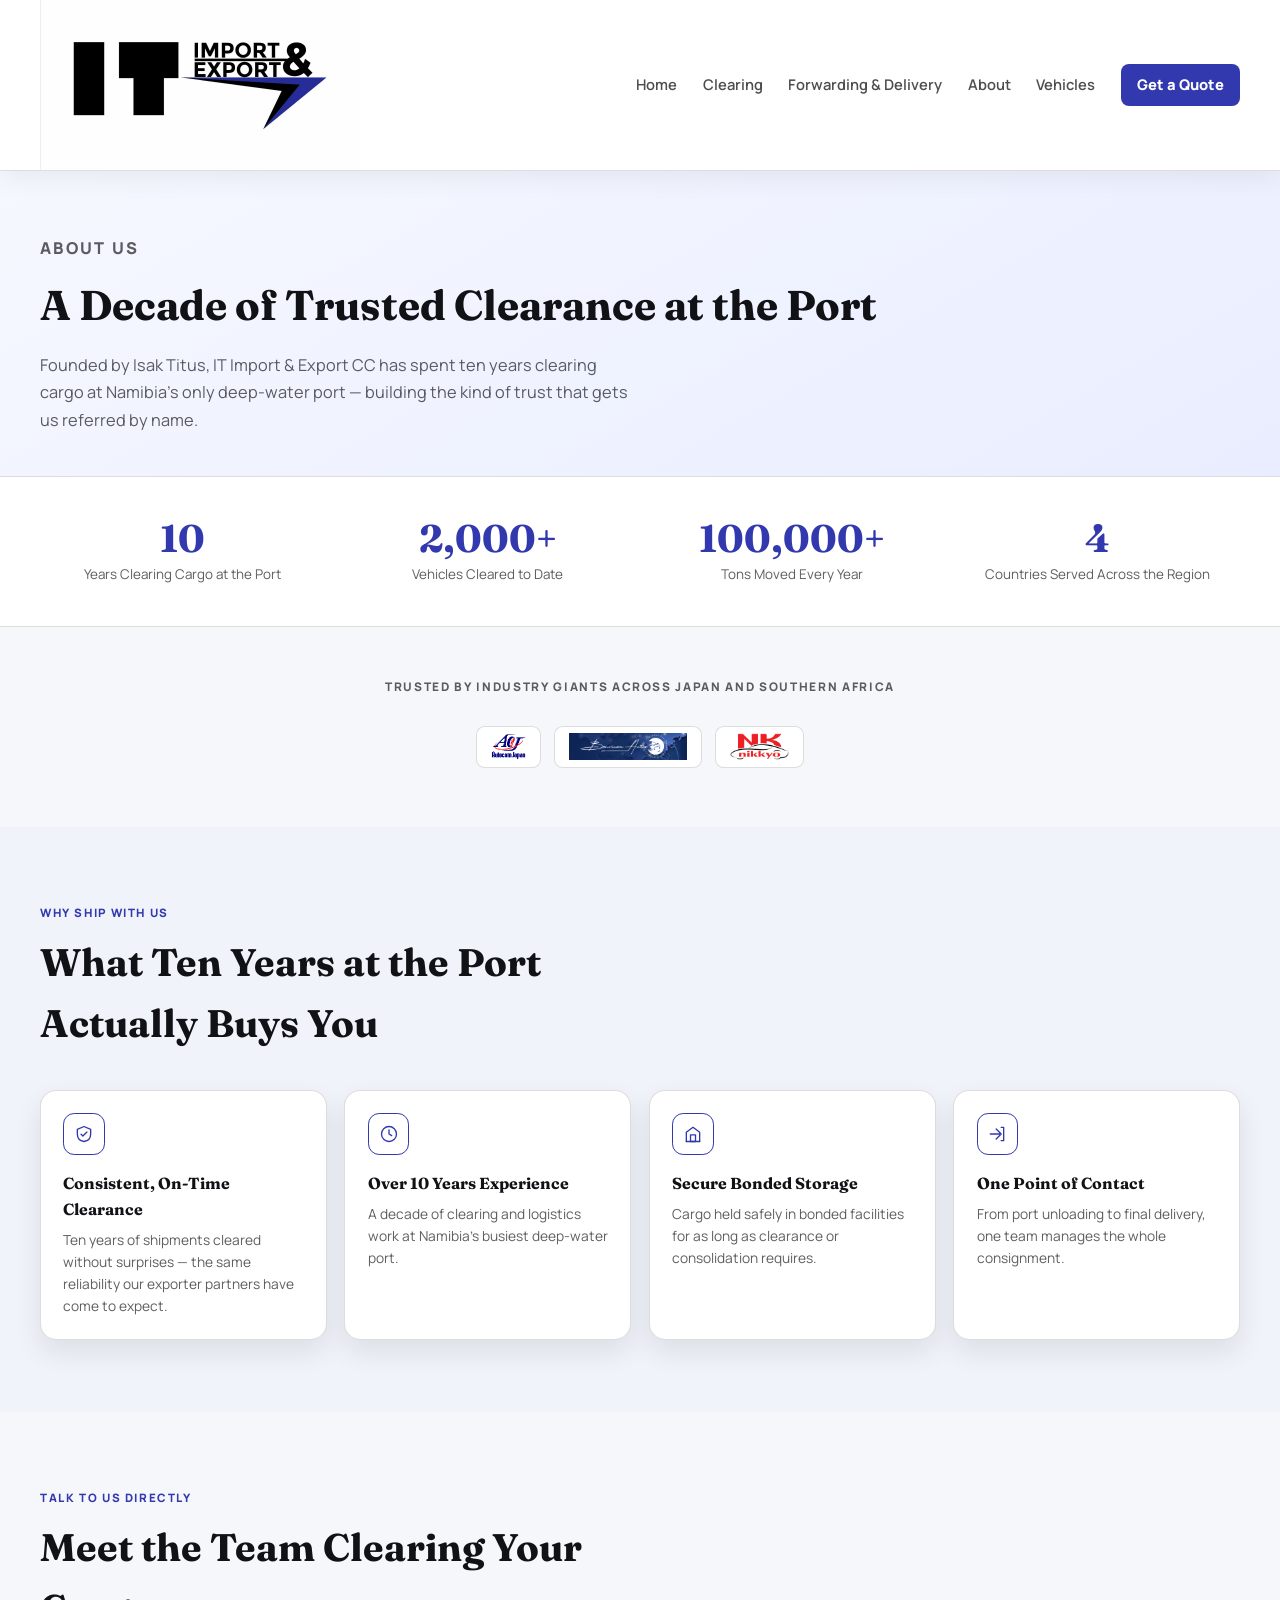
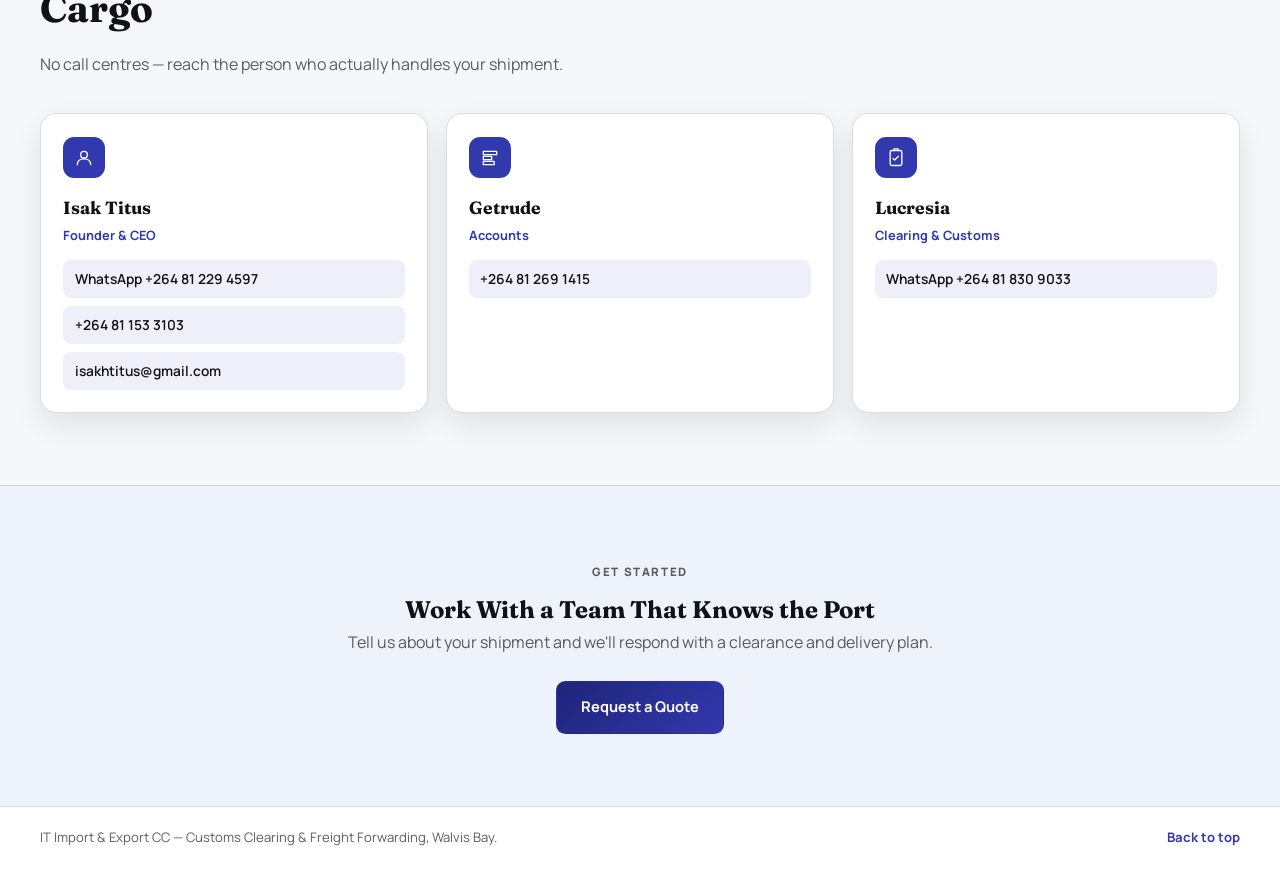
==== about.html @ ccefc37a "Replace header logo with direct image to remove leftover artifacts" ====
<!DOCTYPE html>
<html lang="en">
<head>
  <meta charset="UTF-8" />
  <meta name="viewport" content="width=device-width, initial-scale=1.0" />
  <title>About Us — IT Import &amp; Export CC</title>
  <meta name="description" content="Ten years of customs clearing and freight forwarding at the Port of Walvis Bay, working with major Japanese vehicle exporters." />
  <link rel="preconnect" href="https://fonts.googleapis.com" />
  <link href="https://fonts.googleapis.com/css2?family=Manrope:wght@400;500;600;700;800&family=Fraunces:opsz,wght@9..144,500;9..144,700&display=swap" rel="stylesheet" />
  <link rel="stylesheet" href="styles.v2.css" />
</head>
<body>

  <header class="cl-header">
    <div class="cl-shell cl-header-inner">
      <a href="index.html" class="cl-logo" aria-label="IT Import and Export CC home">
        <img src="assets/it-import-export-logo.jpeg" alt="IT Import and Export logo" class="cl-logo-img" />
      </a>
      <nav class="cl-nav">
        <a href="index.html">Home</a>
        <a href="clearing.html">Clearing</a>
        <a href="forwarding.html">Forwarding &amp; Delivery</a>
        <a href="about.html">About</a>
        <a href="vehicles.html">Vehicles</a>
        <a href="contact.html" class="cl-nav-cta">Get a Quote</a>
      </nav>
      <button type="button" class="cl-menu-btn" aria-label="Toggle menu"><span></span><span></span><span></span></button>
    </div>
  </header>
  <div class="cl-nav-backdrop" aria-hidden="true"></div>

  <section class="cl-page-banner">
    <div class="cl-shell">
      <p class="cl-eyebrow">About Us</p>
      <h1>A Decade of Trusted Clearance at the Port</h1>
      <p>Founded by Isak Titus, IT Import &amp; Export CC has spent ten years clearing cargo at Namibia's only deep-water port — building the kind of trust that gets us referred by name.</p>
    </div>
  </section>

  <section class="cl-stats-strip">
    <div class="cl-shell cl-stats-grid">
      <div><strong>10</strong><span>Years Clearing Cargo at the Port</span></div>
      <div><strong>2,000+</strong><span>Vehicles Cleared to Date</span></div>
      <div><strong>100,000+</strong><span>Tons Moved Every Year</span></div>
      <div><strong>4</strong><span>Countries Served Across the Region</span></div>
    </div>
  </section>

  <section class="cl-trusted">
    <div class="cl-shell">
      <p class="cl-trusted-label">Trusted by Industry Giants Across Japan and Southern Africa</p>
      <div class="cl-trusted-row">
        <a href="https://autocj.co.jp/" target="_blank" rel="noopener noreferrer" class="cl-trusted-logo">
          <img src="assets/partners/autocom-japan-official.png" alt="Autocom Japan Inc" loading="lazy" />
        </a>
        <a href="https://www.benricomautos.co.jp/" target="_blank" rel="noopener noreferrer" class="cl-trusted-logo">
          <img src="assets/partners/benricom-autos.png" alt="Benricom Autos Co., Ltd." loading="lazy" />
        </a>
        <a href="https://www.nikkyocars.com/" target="_blank" rel="noopener noreferrer" class="cl-trusted-logo">
          <img src="assets/partners/nikkyo.png" alt="Nikkyo" loading="lazy" />
        </a>
      </div>
    </div>
  </section>

  <section class="cl-section cl-section-alt">
    <div class="cl-shell">
      <header class="cl-section-head">
        <p class="cl-eyebrow">Why Ship With Us</p>
        <h2>What Ten Years at the Port Actually Buys You</h2>
      </header>
      <div class="cl-why-grid">
        <article class="cl-why-card">
          <div class="cl-tile cl-tile-outline"><svg viewBox="0 0 24 24"><path d="M12 3 4 6.5V12c0 5 3.4 8.4 8 9 4.6-.6 8-4 8-9V6.5L12 3Z"/><path d="M8.5 12.3l2.2 2.2 4.8-4.8"/></svg></div>
          <h3>Consistent, On-Time Clearance</h3>
          <p>Ten years of shipments cleared without surprises — the same reliability our exporter partners have come to expect.</p>
        </article>
        <article class="cl-why-card">
          <div class="cl-tile cl-tile-outline"><svg viewBox="0 0 24 24"><circle cx="12" cy="12" r="9"/><path d="M12 7v5l3.2 2"/></svg></div>
          <h3>Over 10 Years Experience</h3>
          <p>A decade of clearing and logistics work at Namibia's busiest deep-water port.</p>
        </article>
        <article class="cl-why-card">
          <div class="cl-tile cl-tile-outline"><svg viewBox="0 0 24 24"><path d="M4 21V10l8-6 8 6v11"/><path d="M4 21h16"/><rect x="9" y="13" width="6" height="8"/></svg></div>
          <h3>Secure Bonded Storage</h3>
          <p>Cargo held safely in bonded facilities for as long as clearance or consolidation requires.</p>
        </article>
        <article class="cl-why-card">
          <div class="cl-tile cl-tile-outline"><svg viewBox="0 0 24 24"><path d="M4 12h11M11 6l6 6-6 6"/><path d="M17 4h3v16h-3"/></svg></div>
          <h3>One Point of Contact</h3>
          <p>From port unloading to final delivery, one team manages the whole consignment.</p>
        </article>
      </div>
    </div>
  </section>

  <section id="team" class="cl-section">
    <div class="cl-shell">
      <header class="cl-section-head">
        <p class="cl-eyebrow">Talk To Us Directly</p>
        <h2>Meet the Team Clearing Your Cargo</h2>
        <p class="cl-section-sub">No call centres — reach the person who actually handles your shipment.</p>
      </header>
      <div class="cl-team-grid">
        <article class="cl-team-card">
          <div class="cl-tile"><svg viewBox="0 0 24 24"><circle cx="12" cy="8" r="4"/><path d="M4 20c0-4.4 3.6-7 8-7s8 2.6 8 7"/></svg></div>
          <h3>Isak Titus</h3>
          <p class="cl-team-role">Founder &amp; CEO</p>
          <div class="cl-team-links">
            <a href="https://wa.me/264812294597" class="cl-team-link">WhatsApp +264 81 229 4597</a>
            <a href="https://wa.me/264811533103" class="cl-team-link">+264 81 153 3103</a>
            <a href="mailto:isakhtitus@gmail.com" class="cl-team-link">isakhtitus@gmail.com</a>
          </div>
        </article>
        <article class="cl-team-card">
          <div class="cl-tile"><svg viewBox="0 0 24 24"><path d="M4 4h16v4H4zM4 10h10v4H4zM4 16h13v4H4z"/></svg></div>
          <h3>Getrude</h3>
          <p class="cl-team-role">Accounts</p>
          <div class="cl-team-links"><a href="https://wa.me/264812691415" class="cl-team-link">+264 81 269 1415</a></div>
        </article>
        <article class="cl-team-card">
          <div class="cl-tile"><svg viewBox="0 0 24 24"><rect x="5" y="3" width="14" height="18" rx="2"/><path d="M9 3V2a1 1 0 0 1 1-1h4a1 1 0 0 1 1 1v1"/><path d="M8.5 12.5l2 2 4.5-4.5"/></svg></div>
          <h3>Lucresia</h3>
          <p class="cl-team-role">Clearing &amp; Customs</p>
          <div class="cl-team-links"><a href="https://wa.me/264818309033" class="cl-team-link">WhatsApp +264 81 830 9033</a></div>
        </article>
      </div>
    </div>
  </section>

  <section class="cl-contact cl-cta-banner">
    <div class="cl-shell">
      <p class="cl-eyebrow">Get Started</p>
      <h2>Work With a Team That Knows the Port</h2>
      <p>Tell us about your shipment and we'll respond with a clearance and delivery plan.</p>
      <div class="cl-hero-actions cl-cta-actions">
        <a href="contact.html" class="btn btn-primary">Request a Quote</a>
      </div>
    </div>
  </section>

  <footer class="cl-footer">
    <div class="cl-shell cl-footer-inner">
      <p>IT Import &amp; Export CC — Customs Clearing &amp; Freight Forwarding, Walvis Bay.</p>
      <a href="index.html">Back to top</a>
    </div>
  </footer>

  <script src="main.js"></script>
</body>
</html>
---- styles.v2.css ----
/* ===== TOKENS ===== */
:root {
  --navy: #111216;
  --navy-2: #1f2578;
  --navy-3: #3238ad;
  --amber: #3238ad;
  --amber-2: #4d56da;
  --sand: #f6f7fa;
  --text: #111216;
  --muted: rgba(17, 18, 22, 0.68);
  --line: rgba(17, 18, 22, 0.14);
  --card: #ffffff;
  --shadow: 0 12px 28px rgba(17, 18, 22, 0.09);
}

* { margin: 0; padding: 0; box-sizing: border-box; }
html { scroll-behavior: smooth; }

body {
  background: var(--sand);
  color: var(--text);
  font-family: 'Manrope', 'Segoe UI', sans-serif;
  line-height: 1.6;
}

h1, h2, h3 {
  font-family: 'Fraunces', Georgia, serif;
  color: var(--navy);
}

a { text-decoration: none; color: inherit; }

.cl-shell {
  width: min(1200px, calc(100% - 3rem));
  margin: 0 auto;
}

.cl-eyebrow {
  display: inline-block;
  font-size: 0.72rem;
  font-weight: 800;
  letter-spacing: 0.14em;
  text-transform: uppercase;
  color: var(--amber);
  margin-bottom: 0.6rem;
}

.btn {
  display: inline-flex;
  align-items: center;
  justify-content: center;
  padding: 0.85rem 1.5rem;
  border-radius: 0.6rem;
  font-weight: 700;
  font-size: 0.92rem;
  border: 1.5px solid transparent;
  transition: transform 0.15s ease, box-shadow 0.15s ease, background 0.2s ease;
}

.btn-primary {
  background: linear-gradient(135deg, var(--navy-2), var(--navy-3));
  color: #fff;
}
.btn-primary:hover { transform: translateY(-2px); box-shadow: 0 10px 20px rgba(50, 56, 173, 0.34); }

.btn-outline {
  border-color: rgba(50, 56, 173, 0.45);
  color: var(--navy-3);
}
.btn-outline:hover {
  border-color: var(--navy-3);
  background: var(--navy-3);
  color: #fff;
  transform: translateY(-2px);
}

.btn-tertiary {
  color: var(--navy-3);
  padding: 0.85rem 0.2rem;
  text-decoration: underline;
  text-underline-offset: 3px;
}
.btn-tertiary:hover { color: var(--navy-2); transform: none; }

.btn-full { width: 100%; }

/* ===== HEADER ===== */
.cl-header {
  position: sticky;
  top: 0;
  z-index: 40;
  background: #fff;
  border-bottom: 1px solid var(--line);
  box-shadow: 0 8px 24px rgba(17, 18, 22, 0.06);
}

.cl-header-inner {
  min-height: 84px;
  display: flex;
  align-items: center;
  justify-content: space-between;
  gap: 1rem;
}

.cl-logo {
  display: inline-flex;
  align-items: center;
  width: clamp(180px, 25vw, 340px);
  min-height: clamp(54px, 7vw, 86px);
}

.cl-logo-img {
  display: block;
  width: 100%;
  height: auto;
  object-fit: contain;
}

.cl-nav { display: flex; align-items: center; gap: 1.6rem; }
.cl-nav a {
  color: rgba(17, 18, 22, 0.75);
  font-weight: 600;
  font-size: 0.92rem;
  transition: color 0.2s;
}
.cl-nav a:hover { color: var(--navy-3); }

.cl-nav-cta {
  background: var(--navy-3);
  color: #fff !important;
  padding: 0.55rem 1rem;
  border-radius: 0.5rem;
  font-weight: 800 !important;
}

.cl-menu-btn {
  display: none;
  width: 2.2rem;
  height: 2.2rem;
  border: 1px solid var(--line);
  border-radius: 0.5rem;
  background: transparent;
  padding: 0.35rem;
}
.cl-menu-btn span { display: block; width: 100%; height: 2px; background: var(--text); margin: 0.22rem 0; }

/* ===== DEMO NOTICE ===== */
.cl-demo-notice {
  background: #eef1fb;
  color: rgba(17, 18, 22, 0.78);
  text-align: center;
  padding: 0.6rem 1.2rem;
  font-size: 0.78rem;
  display: flex;
  align-items: center;
  justify-content: center;
  gap: 0.7rem;
  flex-wrap: wrap;
}
.cl-demo-tag {
  background: var(--navy-3);
  color: #fff;
  font-size: 0.62rem;
  font-weight: 800;
  letter-spacing: 0.05em;
  text-transform: uppercase;
  padding: 0.18rem 0.5rem;
  border-radius: 0.2rem;
}
.cl-demo-notice a { color: var(--navy-3); text-decoration: underline; }

/* ===== HOME HERO =====
   Minimalist: one real photo, one dark gradient, the company name and
   nothing else fighting for attention. No stats, no card, no clutter. */
.cl-hero {
  position: relative;
  min-height: 82vh;
  display: flex;
  align-items: center;
  overflow: hidden;
  background: #edf1f8;
}

.cl-hero-bg {
  position: absolute;
  inset: 0;
  z-index: 0;
  background: url("assets/hero-port.jpg") center 62% / cover no-repeat;
  filter: saturate(0.85) brightness(1.06);
}

.cl-hero-overlay {
  position: absolute;
  inset: 0;
  z-index: 1;
  background: linear-gradient(100deg, rgba(246, 249, 255, 0.94) 0%, rgba(246, 249, 255, 0.82) 42%, rgba(246, 249, 255, 0.36) 78%);
}

.cl-hero-content {
  position: relative;
  z-index: 2;
  padding: 4.5rem 0;
}

.cl-hero-name {
  font-family: 'Fraunces', serif;
  font-weight: 700;
  color: var(--navy);
  font-size: clamp(2.8rem, 7vw, 5.6rem);
  line-height: 1;
  letter-spacing: -0.01em;
}
.cl-hero-name em { color: var(--navy-3); font-style: normal; }

.cl-hero-tagline {
  margin: 1.1rem 0 0;
  font-size: clamp(1rem, 1.6vw, 1.2rem);
  color: rgba(17, 18, 22, 0.76);
  font-weight: 500;
  letter-spacing: 0.01em;
}

.cl-hero-cta {
  margin-top: 2rem;
}

/* ===== INNER PAGE BANNER =====
   Compact, consistent header for every non-home page — no photo, just
   the section identity and a one-line description. */
.cl-page-banner {
  background: linear-gradient(150deg, #f6f8ff 0%, #e9edff 100%);
  padding: 3.2rem 0 2.6rem;
}
.cl-page-banner h1 {
  color: var(--navy);
  font-size: clamp(1.9rem, 3.4vw, 2.6rem);
  margin: 0.6rem 0 0;
}
.cl-page-banner p {
  margin: 0.8rem 0 0;
  color: var(--muted);
  font-size: 1.02rem;
  max-width: 60ch;
  line-height: 1.7;
}

.cl-kicker {
  display: inline-block;
  font-size: 0.76rem;
  font-weight: 700;
  letter-spacing: 0.08em;
  text-transform: uppercase;
  color: var(--navy-3);
  background: rgba(50, 56, 173, 0.09);
  border: 1px solid rgba(50, 56, 173, 0.26);
  padding: 0.4rem 0.85rem;
  border-radius: 999px;
}

.cl-hero-actions {
  display: flex;
  flex-wrap: wrap;
  gap: 0.75rem;
  margin-top: 1.4rem;
}

/* ===== SECTIONS ===== */
.cl-section { padding: 4.5rem 0; }
.cl-section-alt { background: #f0f3fa; }

.cl-section-head { max-width: 640px; margin-bottom: 2.2rem; }
.cl-section-head h2 { font-size: clamp(1.7rem, 3vw, 2.4rem); margin: 0; }
.cl-section-sub { margin-top: 0.7rem; color: var(--muted); font-size: 1rem; line-height: 1.7; }

/* Tile icon system: outline rings for services, solid for feature call-outs */
.cl-tile {
  width: 2.6rem;
  height: 2.6rem;
  border-radius: 0.7rem;
  display: inline-flex;
  align-items: center;
  justify-content: center;
  background: var(--navy-3);
  margin-bottom: 1rem;
}
.cl-tile svg {
  width: 1.25rem;
  height: 1.25rem;
  stroke: #fff;
  fill: none;
  stroke-width: 1.6;
  stroke-linecap: round;
  stroke-linejoin: round;
}
.cl-tile-outline {
  background: transparent;
  border: 1.5px solid var(--navy-3);
}
.cl-tile-outline svg { stroke: var(--navy-3); }
.cl-tile-sm {
  width: 2rem;
  height: 2rem;
  border-radius: 0.5rem;
  margin-bottom: 0;
  flex-shrink: 0;
}
.cl-tile-sm svg { width: 1rem; height: 1rem; }

.cl-service-grid {
  display: grid;
  grid-template-columns: repeat(3, minmax(0, 1fr));
  gap: 1.2rem;
}
.cl-service-card {
  background: var(--card);
  border: 1px solid var(--line);
  border-radius: 1rem;
  padding: 1.5rem;
  box-shadow: var(--shadow);
  transition: transform 0.2s ease, box-shadow 0.2s ease;
}
.cl-service-card:hover { transform: translateY(-4px); box-shadow: 0 20px 36px rgba(17, 18, 22, 0.14); }
.cl-service-card h3 { font-size: 1.08rem; margin: 0 0 0.5rem; }
.cl-service-card p { color: var(--muted); font-size: 0.92rem; line-height: 1.65; margin: 0; }
.cl-service-card-link {
  display: inline-flex;
  align-items: center;
  gap: 0.35rem;
  margin-top: 0.9rem;
  font-size: 0.86rem;
  font-weight: 700;
  color: var(--navy-3);
}

/* ===== STATS STRIP ===== */
.cl-stats-strip {
  background: #fff;
  padding: 2.6rem 0;
  border-top: 1px solid var(--line);
  border-bottom: 1px solid var(--line);
}
.cl-stats-grid {
  display: grid;
  grid-template-columns: repeat(4, minmax(0, 1fr));
  gap: 1.2rem;
  text-align: center;
}
.cl-stats-grid div { display: flex; flex-direction: column; }
.cl-stats-grid strong {
  font-family: 'Fraunces', serif;
  font-size: clamp(1.8rem, 3vw, 2.4rem);
  color: var(--navy-3);
  line-height: 1;
}
.cl-stats-grid span {
  margin-top: 0.5rem;
  font-size: 0.84rem;
  color: var(--muted);
  line-height: 1.4;
}

/* ===== TRUSTED BY ===== */
.cl-trusted {
  padding: 3.2rem 0;
  text-align: center;
}
.cl-trusted-label {
  font-size: 0.74rem;
  font-weight: 800;
  letter-spacing: 0.14em;
  text-transform: uppercase;
  color: var(--muted);
  margin-bottom: 1.6rem;
}
.cl-trusted-row {
  display: flex;
  justify-content: center;
  align-items: center;
  gap: 0.8rem;
  flex-wrap: nowrap;
  overflow-x: auto;
  padding: 0.2rem 0.2rem 0.5rem;
}
.cl-trusted-logo {
  display: flex;
  align-items: center;
  justify-content: center;
  flex-shrink: 0;
  height: 42px;
  padding: 0.4rem 0.9rem;
  border: 1px solid var(--line);
  border-radius: 0.55rem;
  background: var(--card);
  transition: border-color 0.2s ease, transform 0.2s ease;
}
.cl-trusted-logo:hover { border-color: var(--navy-3); transform: translateY(-2px); }
.cl-trusted-logo img {
  height: 100%;
  width: auto;
  object-fit: contain;
}

/* ===== VEHICLE STOCK ===== */
.cl-stock-filters {
  display: flex;
  flex-direction: column;
  gap: 0.9rem;
  margin-bottom: 1.8rem;
}
.cl-filter-row {
  display: flex;
  align-items: center;
  gap: 0.7rem;
  flex-wrap: wrap;
}
.cl-filter-row-label {
  font-size: 0.72rem;
  font-weight: 800;
  letter-spacing: 0.08em;
  text-transform: uppercase;
  color: var(--muted);
  flex-shrink: 0;
  width: 5.5rem;
}
.cl-stock-filter {
  display: flex;
  gap: 0.5rem;
  flex-wrap: wrap;
}
.cl-stock-filter button {
  padding: 0.5rem 1.1rem;
  border-radius: 999px;
  border: 1.5px solid var(--line);
  background: var(--card);
  color: var(--muted);
  font-weight: 700;
  font-size: 0.82rem;
  cursor: pointer;
  transition: all 0.2s;
}
.cl-stock-filter button:hover { border-color: var(--navy); color: var(--navy); }
.cl-stock-filter button.is-active { background: var(--navy-3); border-color: var(--navy-3); color: #fff; }

.cl-stock-grid {
  display: grid;
  grid-template-columns: repeat(4, minmax(0, 1fr));
  gap: 1.1rem;
}

.cl-car-card {
  background: var(--card);
  border: 1px solid var(--line);
  border-radius: 1rem;
  overflow: hidden;
  box-shadow: var(--shadow);
  transition: transform 0.2s ease, box-shadow 0.2s ease;
}
.cl-car-card:hover { transform: translateY(-4px); box-shadow: 0 20px 36px rgba(17, 18, 22, 0.14); }
.cl-car-card.cl-hidden { display: none; }

.cl-car-image { position: relative; aspect-ratio: 4 / 3; overflow: hidden; }
.cl-car-image img { width: 100%; height: 100%; object-fit: cover; display: block; }
.cl-car-badge {
  position: absolute;
  top: 0.7rem;
  right: 0.7rem;
  background: rgba(17, 18, 22, 0.82);
  color: #fff;
  font-size: 0.66rem;
  font-weight: 800;
  letter-spacing: 0.04em;
  text-transform: uppercase;
  padding: 0.25rem 0.55rem;
  border-radius: 999px;
}
.cl-car-badge.reserved { color: #fff; background: rgba(50, 56, 173, 0.9); }

.cl-car-info { padding: 1rem; }
.cl-car-year { font-size: 0.74rem; color: var(--muted); font-weight: 700; letter-spacing: 0.03em; }
.cl-car-info h3 { font-size: 1rem; margin: 0.3rem 0 0.5rem; }
.cl-car-specs { display: flex; gap: 0.4rem; flex-wrap: wrap; margin-bottom: 0.8rem; }
.cl-car-specs span {
  font-size: 0.72rem;
  color: var(--navy-2);
  background: rgba(50, 56, 173, 0.08);
  padding: 0.18rem 0.5rem;
  border-radius: 0.3rem;
  font-weight: 600;
}
.cl-car-footer {
  display: flex;
  align-items: center;
  justify-content: space-between;
  padding-top: 0.7rem;
  border-top: 1px solid var(--line);
}
.cl-car-price { font-weight: 800; color: var(--navy); font-family: 'Fraunces', serif; font-size: 1.02rem; }
.cl-car-footer > span:last-child { font-size: 0.8rem; font-weight: 700; color: var(--navy-3); }

.cl-stock-empty {
  text-align: center;
  color: var(--muted);
  font-size: 0.95rem;
  padding: 2rem 0;
}
.cl-stock-empty a { color: var(--navy-3); font-weight: 700; }

.cl-stock-more { margin-top: 1.6rem; text-align: center; }
.btn-outline-dark {
  border-color: var(--navy);
  color: var(--navy);
  background: transparent;
}
.btn-outline-dark:hover { background: var(--navy); color: #fff; transform: translateY(-2px); }

/* ===== TEAM ===== */
.cl-team-grid {
  display: grid;
  grid-template-columns: repeat(3, minmax(0, 1fr));
  gap: 1.1rem;
}
.cl-team-card {
  background: var(--card);
  border: 1px solid var(--line);
  border-radius: 1rem;
  padding: 1.4rem;
  box-shadow: var(--shadow);
}
.cl-team-card h3 { font-size: 1.1rem; margin: 0 0 0.15rem; }
.cl-team-role {
  font-size: 0.8rem;
  font-weight: 700;
  color: var(--navy-3);
  margin: 0 0 0.9rem;
}
.cl-team-links { display: flex; flex-direction: column; gap: 0.5rem; }
.cl-team-link {
  font-size: 0.86rem;
  font-weight: 600;
  color: var(--text);
  padding: 0.5rem 0.7rem;
  background: rgba(50, 56, 173, 0.08);
  border-radius: 0.5rem;
  transition: background 0.2s;
}
.cl-team-link:hover { background: rgba(50, 56, 173, 0.16); }

/* ===== CORRIDOR ===== */
.cl-corridor-grid {
  display: grid;
  grid-template-columns: minmax(0, 1fr) minmax(320px, 0.85fr);
  gap: 2.5rem;
  align-items: start;
}
.cl-corridor-list {
  margin-top: 1.5rem;
  display: grid;
  grid-template-columns: repeat(2, minmax(0, 1fr));
  gap: 0.8rem;
}
.cl-corridor-list article {
  background: var(--card);
  border: 1px solid var(--line);
  border-radius: 0.8rem;
  padding: 1rem;
}
.cl-corridor-list h3 { font-size: 1rem; margin: 0 0 0.3rem; }
.cl-corridor-list p { font-size: 0.85rem; color: var(--muted); margin: 0; line-height: 1.5; }

/* Coverage map: schematic (not geographically precise) — ocean + coastline
   + landmass, Walvis Bay sitting at the bay notch, routes fanning inland
   toward each destination. */
.cl-map-card {
  position: relative;
  aspect-ratio: 1 / 1;
  background: linear-gradient(160deg, #f5f8ff 0%, #e7ecff 55%);
  border: 1px solid var(--line);
  border-radius: 1rem;
  box-shadow: var(--shadow);
  overflow: hidden;
}
.cl-map-land {
  position: absolute;
  inset: 0;
  width: 100%;
  height: 100%;
}
.cl-map-grid {
  position: absolute;
  inset: 0;
  background-image:
    linear-gradient(rgba(50, 56, 173, 0.09) 1px, transparent 1px),
    linear-gradient(90deg, rgba(50, 56, 173, 0.09) 1px, transparent 1px);
  background-size: 32px 32px;
  -webkit-mask-image: linear-gradient(160deg, transparent 0%, transparent 20%, #000 45%);
  mask-image: linear-gradient(160deg, transparent 0%, transparent 20%, #000 45%);
}
.cl-map-routes {
  position: absolute;
  inset: 0;
  width: 100%;
  height: 100%;
  color: var(--navy-3);
}
.cl-map-route {
  fill: none;
  stroke: currentColor;
  stroke-width: 2;
  stroke-dasharray: 5 4;
  opacity: 0.75;
}
.cl-map-point {
  position: absolute;
  transform: translate(-50%, -50%);
  display: flex;
  align-items: center;
  gap: 0.4rem;
  font-size: 0.78rem;
  font-weight: 700;
  color: var(--text);
  white-space: nowrap;
}
.cl-map-dot {
  width: 0.6rem;
  height: 0.6rem;
  border-radius: 50%;
  background: var(--navy-3);
  box-shadow: 0 0 0 4px rgba(50, 56, 173, 0.2);
  flex-shrink: 0;
}
.cl-map-point-origin {
  font-size: 0.86rem;
  z-index: 1;
}
.cl-map-point-origin .cl-map-dot {
  width: 0.9rem;
  height: 0.9rem;
  background: #fff;
  box-shadow: 0 0 0 5px rgba(50, 56, 173, 0.2);
}

.cl-pt-walvisbay { left: 24%; top: 85%; }
.cl-pt-windhoek { left: 50%; top: 63%; }
.cl-pt-botswana { left: 80%; top: 65%; }
.cl-pt-zambia { left: 73%; top: 33%; }
.cl-pt-angola { left: 40%; top: 24%; }

/* ===== WHY US ===== */
.cl-why-grid {
  display: grid;
  grid-template-columns: repeat(4, minmax(0, 1fr));
  gap: 1.1rem;
}
.cl-why-card {
  background: var(--card);
  border: 1px solid var(--line);
  border-radius: 1rem;
  padding: 1.4rem;
  box-shadow: var(--shadow);
}
.cl-why-card h3 { font-size: 1rem; margin: 0 0 0.4rem; }
.cl-why-card p { font-size: 0.86rem; color: var(--muted); margin: 0; line-height: 1.6; }

/* ===== PACKAGE ===== */
.cl-pkg-grid {
  display: grid;
  grid-template-columns: repeat(4, minmax(0, 1fr));
  gap: 1.1rem;
}
.cl-pkg-card {
  background: var(--card);
  border: 1px solid var(--line);
  border-radius: 1rem;
  padding: 1.3rem;
}
.cl-pkg-card h3 { font-size: 1rem; margin: 0 0 0.4rem; }
.cl-pkg-card p { font-size: 0.86rem; color: var(--muted); margin: 0; line-height: 1.6; }

/* ===== CONTACT ===== */
.cl-contact { padding: 4.5rem 0; background: #eef2fb; color: var(--text); border-top: 1px solid var(--line); }
.cl-contact h2 { color: var(--navy); }
.cl-contact p { color: var(--muted); }

.cl-cta-banner { text-align: center; }
.cl-cta-actions { justify-content: center; margin-top: 1.6rem; }
.cl-contact-grid {
  display: grid;
  grid-template-columns: minmax(0, 1fr) minmax(340px, 0.9fr);
  gap: 2.5rem;
  align-items: start;
}
.cl-contact-details { margin-top: 1.5rem; display: flex; flex-direction: column; gap: 0.9rem; }
.cl-contact-item { display: flex; align-items: center; gap: 0.7rem; font-size: 0.9rem; }

.cl-form {
  background: #fff;
  border: 1px solid var(--line);
  border-radius: 1rem;
  padding: 1.4rem;
  display: grid;
  gap: 0.85rem;
}
.cl-form-row { display: grid; grid-template-columns: 1fr 1fr; gap: 0.85rem; }
.cl-form-group { display: flex; flex-direction: column; gap: 0.35rem; }
.cl-form-group label {
  font-size: 0.7rem;
  font-weight: 700;
  letter-spacing: 0.05em;
  text-transform: uppercase;
  color: var(--muted);
}
.cl-optional {
  font-weight: 500;
  text-transform: none;
  letter-spacing: normal;
  opacity: 0.7;
}
.cl-form-group input,
.cl-form-group select,
.cl-form-group textarea {
  background: #fff;
  border: 1px solid var(--line);
  border-radius: 0.5rem;
  padding: 0.65rem 0.75rem;
  color: var(--text);
  font-family: inherit;
  font-size: 0.9rem;
  resize: none;
}
.cl-form-group input::placeholder,
.cl-form-group textarea::placeholder { color: rgba(17, 18, 22, 0.38); }

/* ===== SEARCH VEHICLES MODAL ===== */
.cl-search-trigger {
  border: none;
  font-family: inherit;
  cursor: pointer;
}

.cl-search-modal-backdrop {
  position: fixed;
  inset: 0;
  z-index: 60;
  background: rgba(17, 18, 22, 0.35);
  -webkit-backdrop-filter: blur(2px);
  backdrop-filter: blur(2px);
  opacity: 0;
  pointer-events: none;
  transition: opacity 0.2s ease;
}
.cl-search-modal-backdrop.visible { opacity: 1; pointer-events: auto; }

.cl-search-modal {
  position: fixed;
  z-index: 61;
  top: 50%;
  left: 50%;
  transform: translate(-50%, -46%);
  width: min(440px, calc(100% - 2rem));
  background: #fff;
  border: 1px solid var(--line);
  border-radius: 1rem;
  padding: 1.6rem;
  box-shadow: 0 24px 50px rgba(17, 18, 22, 0.2);
  opacity: 0;
  pointer-events: none;
  transition: opacity 0.2s ease, transform 0.2s ease;
}
.cl-search-modal.visible {
  opacity: 1;
  pointer-events: auto;
  transform: translate(-50%, -50%);
}
.cl-search-modal h2 { color: var(--navy); font-size: 1.3rem; margin: 0; }
.cl-search-modal-sub {
  color: var(--muted);
  font-size: 0.85rem;
  margin: 0.5rem 0 1.3rem;
}
.cl-search-modal .cl-form-group { margin-bottom: 0.9rem; }
.cl-search-modal-close {
  position: absolute;
  top: 1rem;
  right: 1rem;
  width: 2rem;
  height: 2rem;
  border-radius: 50%;
  border: 1px solid var(--line);
  background: transparent;
  color: var(--text);
  font-size: 1.1rem;
  line-height: 1;
  cursor: pointer;
}
.cl-search-modal-close:hover { border-color: var(--navy-3); color: var(--navy-3); }
.cl-search-modal select:disabled { opacity: 0.5; cursor: not-allowed; }

html.modal-open, body.modal-open { overflow: hidden; height: 100%; }

/* ===== FOOTER ===== */
.cl-footer { background: #fff; border-top: 1px solid var(--line); padding: 1.3rem 0; }
.cl-footer-inner {
  display: flex;
  justify-content: space-between;
  align-items: center;
  gap: 1rem;
  flex-wrap: wrap;
}
.cl-footer p { color: var(--muted); font-size: 0.82rem; margin: 0; }
.cl-footer a { color: var(--navy-3); font-size: 0.82rem; font-weight: 700; }

/* ===== RESPONSIVE ===== */
@media (max-width: 1024px) {
  .cl-service-grid { grid-template-columns: repeat(2, minmax(0, 1fr)); }
  .cl-why-grid, .cl-pkg-grid { grid-template-columns: repeat(2, minmax(0, 1fr)); }
  .cl-stock-grid { grid-template-columns: repeat(2, minmax(0, 1fr)); }
  .cl-team-grid { grid-template-columns: repeat(2, minmax(0, 1fr)); }
  .cl-corridor-grid { grid-template-columns: 1fr; }
  .cl-contact-grid { grid-template-columns: 1fr; }
  .cl-stats-grid { grid-template-columns: repeat(2, minmax(0, 1fr)); gap: 1.6rem; }
}

@media (max-width: 1100px) {
  .cl-nav { display: none; }
  .cl-menu-btn { display: flex; }

  .cl-nav.open {
    display: flex;
    flex-direction: column;
    align-items: stretch;
    gap: 0.15rem;
    position: absolute;
    top: 74px;
    left: 0;
    right: 0;
    background: #fff;
    padding: 0.8rem 1.1rem;
    z-index: 39;
    border-top: 1px solid var(--line);
    box-shadow: 0 16px 28px rgba(17, 18, 22, 0.18);
    max-height: calc(100vh - 74px);
    overflow-y: auto;
  }
  .cl-nav.open a { padding: 0.6rem 0.1rem; }
  .cl-nav.open .cl-nav-cta {
    background: none;
    color: var(--navy-3) !important;
    padding: 0.7rem 0.1rem 0.2rem !important;
    margin-top: 0.3rem;
    border-top: 1px solid var(--line);
    border-radius: 0;
  }

  .cl-nav-backdrop {
    position: fixed;
    top: 74px;
    left: 0;
    right: 0;
    bottom: 0;
    z-index: 38;
    background: rgba(0, 0, 0, 0.55);
    -webkit-backdrop-filter: grayscale(70%) blur(1px);
    backdrop-filter: grayscale(70%) blur(1px);
    opacity: 0;
    pointer-events: none;
    transition: opacity 0.25s ease;
  }
  .cl-nav-backdrop.visible { opacity: 1; pointer-events: auto; }
  html.nav-locked, body.nav-locked { overflow: hidden; height: 100%; }
}

@media (max-width: 860px) {
  .cl-service-grid, .cl-why-grid, .cl-pkg-grid, .cl-corridor-list { grid-template-columns: 1fr; }
  .cl-stock-grid, .cl-team-grid { grid-template-columns: 1fr; }
  .cl-form-row { grid-template-columns: 1fr; }
  .cl-stats-grid { grid-template-columns: 1fr 1fr; }
  .cl-filter-row { align-items: flex-start; }
  .cl-filter-row-label { width: auto; }
}
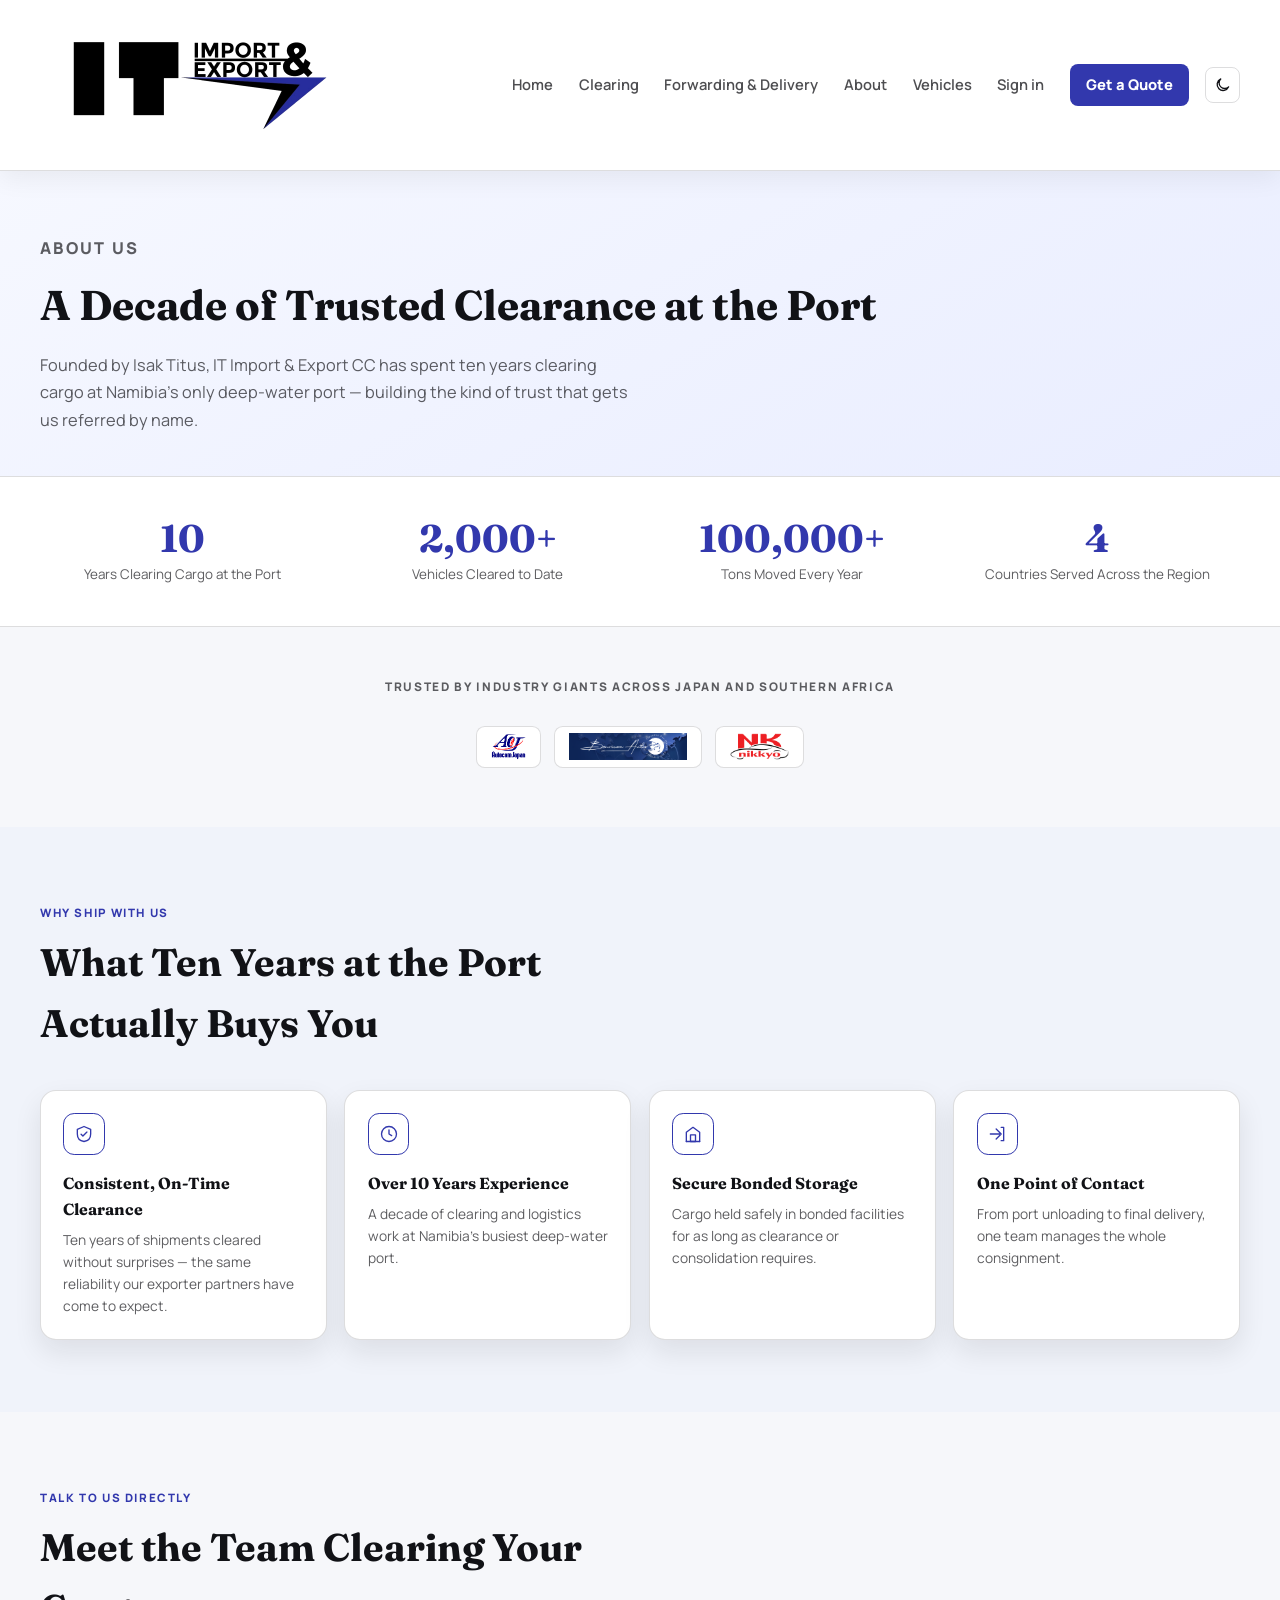
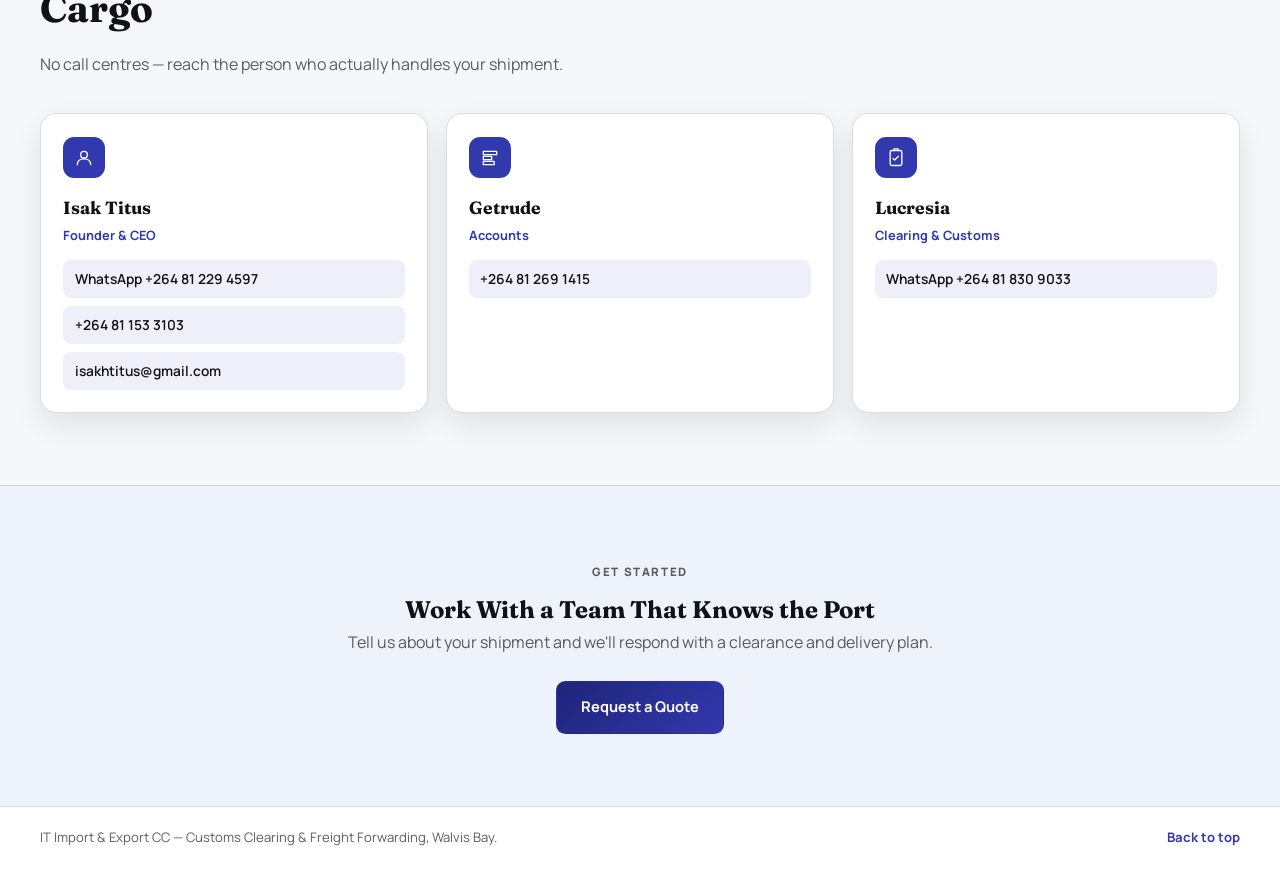
==== commit 36da3877: "Add customer sign-in, a simple back office and a light/dark theme Customers can sign up, sign in and" ====
--- a/about.html
+++ b/about.html
@@ -8,6 +8,8 @@
   <link rel="preconnect" href="https://fonts.googleapis.com" />
   <link href="https://fonts.googleapis.com/css2?family=Manrope:wght@400;500;600;700;800&family=Fraunces:opsz,wght@9..144,500;9..144,700&display=swap" rel="stylesheet" />
   <link rel="stylesheet" href="styles.v2.css" />
+  <script>/* Theme before first paint: saved choice, else the system setting. */
+  (function(){var t;try{t=localStorage.getItem('iti-theme');}catch(e){}if(t!=='light'&&t!=='dark')t=window.matchMedia&&matchMedia('(prefers-color-scheme: dark)').matches?'dark':'light';document.documentElement.setAttribute('data-theme',t);})();</script>
 </head>
 <body>
 
@@ -24,6 +26,7 @@
         <a href="vehicles.html">Vehicles</a>
         <a href="contact.html" class="cl-nav-cta">Get a Quote</a>
       </nav>
+      <button type="button" class="cl-theme-toggle" aria-label="Switch light or dark theme" title="Light / dark"><svg class="cl-icon-moon" viewBox="0 0 24 24" aria-hidden="true"><path d="M20 14.8A8.2 8.2 0 1 1 9.2 4a6.6 6.6 0 0 0 10.8 10.8Z"/></svg><svg class="cl-icon-sun" viewBox="0 0 24 24" aria-hidden="true"><circle cx="12" cy="12" r="4.2"/><path d="M12 2.5v3M12 18.5v3M4.2 4.2l2.1 2.1M17.7 17.7l2.1 2.1M2.5 12h3M18.5 12h3M4.2 19.8l2.1-2.1M17.7 6.3l2.1-2.1"/></svg></button>
       <button type="button" class="cl-menu-btn" aria-label="Toggle menu"><span></span><span></span><span></span></button>
     </div>
   </header>
@@ -147,5 +150,6 @@
   </footer>
 
   <script src="main.js"></script>
+  <script src="assets/basic-kit.js" data-site="it-import-export" data-business="IT Import &amp; Export CC" data-accent="var(--accent-solid)" data-on-accent="#ffffff" data-tone="auto"></script>
 </body>
 </html>
--- a/styles.v2.css
+++ b/styles.v2.css
@@ -11,6 +11,8 @@
   --line: rgba(17, 18, 22, 0.14);
   --card: #ffffff;
   --shadow: 0 12px 28px rgba(17, 18, 22, 0.09);
+  --surface: #ffffff;
+  --accent-solid: #3238ad;
 }
 
 * { margin: 0; padding: 0; box-sizing: border-box; }
@@ -114,6 +116,9 @@
   width: 100%;
   height: auto;
   object-fit: contain;
+  /* The JPEG has an off-white box and grey edge lines: lift the box to white, trim the edges. */
+  filter: brightness(1.03);
+  clip-path: inset(0 1%);
 }
 
 .cl-nav { display: flex; align-items: center; gap: 1.6rem; }
@@ -822,7 +827,7 @@
 
 @media (max-width: 1100px) {
   .cl-nav { display: none; }
-  .cl-menu-btn { display: flex; }
+  .cl-menu-btn { display: flex; flex-direction: column; justify-content: center; }
 
   .cl-nav.open {
     display: flex;
@@ -877,3 +882,116 @@
   .cl-filter-row { align-items: flex-start; }
   .cl-filter-row-label { width: auto; }
 }
+
+/* ===== THEME TOGGLE ===== */
+.cl-nav { margin-left: auto; }
+.cl-theme-toggle {
+  width: 2.2rem;
+  height: 2.2rem;
+  flex-shrink: 0;
+  display: inline-flex;
+  align-items: center;
+  justify-content: center;
+  border: 1px solid var(--line);
+  border-radius: 0.5rem;
+  background: transparent;
+  color: var(--text);
+  cursor: pointer;
+  transition: border-color 0.2s, color 0.2s;
+}
+.cl-theme-toggle:hover { border-color: var(--navy-3); color: var(--navy-3); }
+.cl-theme-toggle svg {
+  width: 1.1rem;
+  height: 1.1rem;
+  fill: none;
+  stroke: currentColor;
+  stroke-width: 1.8;
+  stroke-linecap: round;
+  stroke-linejoin: round;
+}
+.cl-theme-toggle .cl-icon-sun { display: none; }
+[data-theme="dark"] .cl-theme-toggle .cl-icon-sun { display: block; }
+[data-theme="dark"] .cl-theme-toggle .cl-icon-moon { display: none; }
+
+@media (max-width: 1100px) {
+  .cl-theme-toggle { margin-left: auto; }
+}
+
+/* ===== DARK THEME =====
+   Set on <html data-theme="dark"> by the toggle (or the visitor's system
+   setting on first visit). Only colours change; layout is shared. */
+[data-theme="dark"] {
+  color-scheme: dark;
+  --navy: #eef0ff;
+  --navy-2: #a3a9ff;
+  --navy-3: #8b92ff;
+  --amber: #8b92ff;
+  --amber-2: #a3a9ff;
+  --sand: #0f1117;
+  --text: #e8eaf2;
+  --muted: rgba(232, 234, 242, 0.68);
+  --line: rgba(255, 255, 255, 0.12);
+  --card: #181b24;
+  --shadow: 0 12px 28px rgba(0, 0, 0, 0.35);
+  --surface: #14171f;
+  --accent-solid: #4d56da;
+}
+
+/* Logo is black on white: flip it and let the dark header show through. */
+[data-theme="dark"] .cl-logo-img { filter: brightness(1.03) invert(1) hue-rotate(180deg); mix-blend-mode: screen; }
+
+[data-theme="dark"] .cl-header,
+[data-theme="dark"] .cl-stats-strip,
+[data-theme="dark"] .cl-footer,
+[data-theme="dark"] .cl-form,
+[data-theme="dark"] .cl-search-modal,
+[data-theme="dark"] .cl-nav.open { background: var(--surface); }
+[data-theme="dark"] .cl-header { box-shadow: 0 8px 24px rgba(0, 0, 0, 0.35); }
+[data-theme="dark"] .cl-nav a { color: rgba(232, 234, 242, 0.78); }
+[data-theme="dark"] .cl-nav a:hover { color: var(--navy-3); }
+
+/* Solid accent fills keep a deeper blue so white text stays readable. */
+[data-theme="dark"] .cl-nav-cta,
+[data-theme="dark"] .cl-demo-tag,
+[data-theme="dark"] .cl-tile:not(.cl-tile-outline),
+[data-theme="dark"] .cl-stock-filter button.is-active { background: var(--accent-solid); border-color: var(--accent-solid); }
+[data-theme="dark"] .cl-nav.open .cl-nav-cta { background: none; }
+[data-theme="dark"] .btn-primary { background: linear-gradient(135deg, #3d45c8, #565fe0); }
+[data-theme="dark"] .btn-outline { border-color: rgba(139, 146, 255, 0.45); }
+[data-theme="dark"] .btn-outline:hover { background: var(--accent-solid); border-color: var(--accent-solid); }
+[data-theme="dark"] .btn-outline-dark:hover { color: var(--sand); }
+
+[data-theme="dark"] .cl-demo-notice { background: #161a2b; color: rgba(232, 234, 242, 0.8); }
+
+[data-theme="dark"] .cl-hero { background: var(--sand); }
+[data-theme="dark"] .cl-hero-bg { filter: saturate(0.8) brightness(0.7); }
+[data-theme="dark"] .cl-hero-overlay {
+  background: linear-gradient(100deg, rgba(12, 14, 20, 0.94) 0%, rgba(12, 14, 20, 0.8) 42%, rgba(12, 14, 20, 0.35) 78%);
+}
+[data-theme="dark"] .cl-hero-tagline { color: rgba(232, 234, 242, 0.8); }
+[data-theme="dark"] .cl-page-banner { background: linear-gradient(150deg, #141827 0%, #1a1f36 100%); }
+[data-theme="dark"] .cl-kicker { background: rgba(139, 146, 255, 0.12); border-color: rgba(139, 146, 255, 0.3); }
+[data-theme="dark"] .cl-section-alt { background: #13161e; }
+[data-theme="dark"] .cl-contact { background: #12151d; }
+
+/* Partner logos are dark artwork on white, so their chips stay light. */
+[data-theme="dark"] .cl-trusted-logo { background: #f4f5f9; }
+
+[data-theme="dark"] .cl-car-specs span { color: #c3c7ff; background: rgba(139, 146, 255, 0.12); }
+[data-theme="dark"] .cl-car-badge.reserved { background: rgba(77, 86, 218, 0.92); }
+[data-theme="dark"] .cl-team-link { background: rgba(139, 146, 255, 0.1); }
+[data-theme="dark"] .cl-team-link:hover { background: rgba(139, 146, 255, 0.18); }
+
+[data-theme="dark"] .cl-map-card { background: linear-gradient(160deg, #161a28 0%, #1b2036 55%); }
+[data-theme="dark"] .cl-map-land path { fill: #2a3156; }
+[data-theme="dark"] .cl-map-grid {
+  background-image:
+    linear-gradient(rgba(139, 146, 255, 0.1) 1px, transparent 1px),
+    linear-gradient(90deg, rgba(139, 146, 255, 0.1) 1px, transparent 1px);
+}
+
+[data-theme="dark"] .cl-form-group input,
+[data-theme="dark"] .cl-form-group select,
+[data-theme="dark"] .cl-form-group textarea { background: var(--sand); }
+[data-theme="dark"] .cl-form-group input::placeholder,
+[data-theme="dark"] .cl-form-group textarea::placeholder { color: rgba(232, 234, 242, 0.38); }
